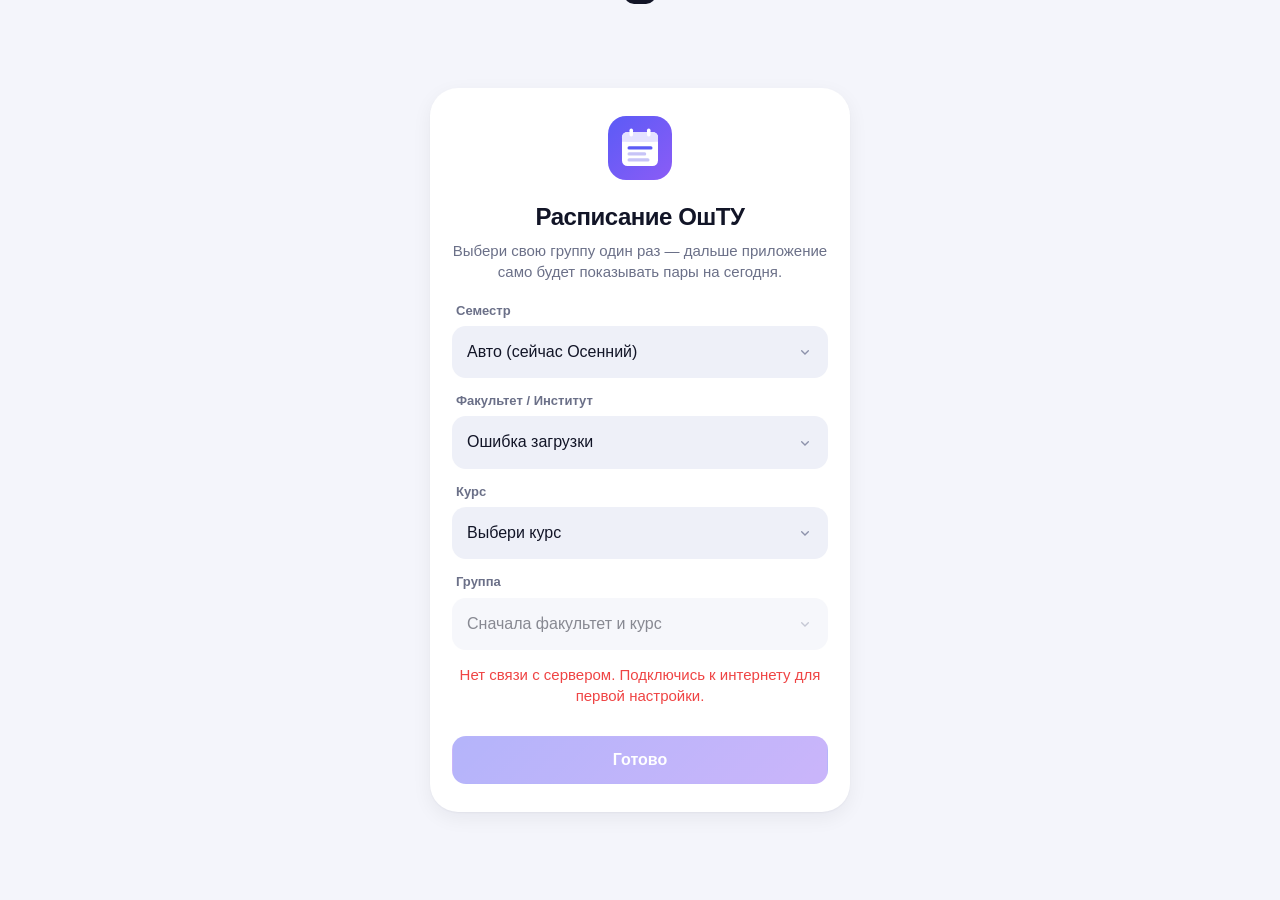
==== index.html @ a47c3537 "Расписание ОшТУ: PWA, синхронизация через Supabase, офлайн, виджет" ====
<!doctype html>
<html lang="ru">
<head>
  <meta charset="utf-8" />
  <meta name="viewport" content="width=device-width, initial-scale=1, viewport-fit=cover" />
  <title>Расписание ОшТУ</title>
  <meta name="description" content="Расписание занятий ОшТУ: сегодня, завтра, неделя. Работает офлайн." />
  <meta name="theme-color" content="#f4f5fb" media="(prefers-color-scheme: light)" />
  <meta name="theme-color" content="#0d0f17" media="(prefers-color-scheme: dark)" />
  <meta name="apple-mobile-web-app-capable" content="yes" />
  <meta name="mobile-web-app-capable" content="yes" />
  <meta name="apple-mobile-web-app-status-bar-style" content="default" />
  <meta name="apple-mobile-web-app-title" content="Расписание" />
  <link rel="manifest" href="manifest.webmanifest" />
  <link rel="icon" href="icon.svg" type="image/svg+xml" />
  <link rel="apple-touch-icon" href="apple-touch-icon.png" />
  <link rel="stylesheet" href="style.css" />
  <script>
    // тема до отрисовки, чтобы не было вспышки
    try {
      var t = JSON.parse(localStorage.getItem("oshtu.settings") || "{}").theme;
      if (t === "light" || t === "dark") document.documentElement.dataset.theme = t;
    } catch (e) {}
  </script>
</head>
<body>
  <!-- ===== Первый запуск: выбор группы ===== -->
  <section id="setup" class="setup" hidden>
    <div class="setup-card">
      <img src="icon.svg" alt="" class="setup-logo" width="64" height="64" />
      <h1>Расписание ОшТУ</h1>
      <p class="muted">Выбери свою группу один раз — дальше приложение само будет показывать пары на сегодня.</p>

      <label class="field">
        <span>Семестр</span>
        <select id="fSemester"></select>
      </label>
      <label class="field">
        <span>Факультет / Институт</span>
        <select id="fFaculty"><option value="">Загрузка…</option></select>
      </label>
      <label class="field">
        <span>Курс</span>
        <select id="fCourse">
          <option value="">Выбери курс</option>
          <option value="1">1 курс</option>
          <option value="2">2 курс</option>
          <option value="3">3 курс</option>
          <option value="4">4 курс</option>
          <option value="5">5 курс</option>
          <option value="6">6 курс</option>
        </select>
      </label>
      <label class="field">
        <span>Группа</span>
        <select id="fGroup" disabled><option value="">Сначала факультет и курс</option></select>
      </label>

      <p id="setupError" class="error" hidden></p>
      <button id="setupSave" class="btn btn-primary btn-block" disabled>Готово</button>
      <button id="setupCancel" class="btn btn-ghost btn-block" hidden>Отмена</button>
    </div>
  </section>

  <!-- ===== Основной экран ===== -->
  <section id="main" class="main" hidden>
    <header class="topbar">
      <button id="groupBtn" class="chip" aria-label="Сменить группу">
        <span id="groupName">—</span>
        <svg viewBox="0 0 24 24" width="16" height="16" aria-hidden="true"><path d="M7 10l5 5 5-5" fill="none" stroke="currentColor" stroke-width="2" stroke-linecap="round" stroke-linejoin="round"/></svg>
      </button>
      <div class="topbar-right">
        <button id="syncBtn" class="sync" aria-label="Обновить">
          <span id="syncDot" class="dot"></span>
          <span id="syncText">…</span>
        </button>
        <button id="settingsBtn" class="icon-btn" aria-label="Настройки">
          <svg viewBox="0 0 24 24" width="22" height="22" aria-hidden="true"><path fill="none" stroke="currentColor" stroke-width="1.8" stroke-linecap="round" stroke-linejoin="round" d="M12 15a3 3 0 1 0 0-6 3 3 0 0 0 0 6Z"/><path fill="none" stroke="currentColor" stroke-width="1.8" stroke-linecap="round" stroke-linejoin="round" d="M19.4 15a1.65 1.65 0 0 0 .33 1.82l.06.06a2 2 0 1 1-2.83 2.83l-.06-.06a1.65 1.65 0 0 0-1.82-.33 1.65 1.65 0 0 0-1 1.51V21a2 2 0 1 1-4 0v-.09A1.65 1.65 0 0 0 9 19.4a1.65 1.65 0 0 0-1.82.33l-.06.06a2 2 0 1 1-2.83-2.83l.06-.06A1.65 1.65 0 0 0 4.68 15a1.65 1.65 0 0 0-1.51-1H3a2 2 0 1 1 0-4h.09A1.65 1.65 0 0 0 4.6 9a1.65 1.65 0 0 0-.33-1.82l-.06-.06a2 2 0 1 1 2.83-2.83l.06.06A1.65 1.65 0 0 0 9 4.68a1.65 1.65 0 0 0 1-1.51V3a2 2 0 1 1 4 0v.09a1.65 1.65 0 0 0 1 1.51 1.65 1.65 0 0 0 1.82-.33l.06-.06a2 2 0 1 1 2.83 2.83l-.06.06A1.65 1.65 0 0 0 19.4 9a1.65 1.65 0 0 0 1.51 1H21a2 2 0 1 1 0 4h-.09a1.65 1.65 0 0 0-1.51 1Z"/></svg>
        </button>
      </div>
    </header>

    <div id="installBanner" class="install-banner" hidden>
      <div>
        <strong>Установи приложение</strong>
        <span>Иконка на экране и работа без интернета</span>
      </div>
      <button id="installBtn" class="btn btn-primary btn-sm">Установить</button>
      <button id="installClose" class="icon-btn" aria-label="Скрыть">✕</button>
    </div>

    <div class="hero">
      <div class="hero-top">
        <span id="dayLabel" class="hero-label">Сегодня</span>
        <span id="weekBadge" class="badge">—</span>
      </div>
      <h1 id="dayTitle">—</h1>
      <div id="nowCard" class="now-card" hidden>
        <div class="now-row">
          <span id="nowTitle" class="now-title"></span>
          <span id="nowTime" class="now-time"></span>
        </div>
        <div id="nowSub" class="now-sub"></div>
        <div id="nowBar" class="progress" hidden><i></i></div>
      </div>
    </div>

    <nav id="weekStrip" class="week-strip" aria-label="Дни недели"></nav>

    <div class="seg" role="tablist">
      <button role="tab" data-view="day" class="active">День</button>
      <button role="tab" data-view="week">Неделя</button>
    </div>

    <main id="content" class="content" aria-live="polite"></main>

    <footer id="syncInfo" class="sync-info"></footer>

    <div class="bottom-bar">
      <button id="prevBtn" class="nav-btn" aria-label="Назад">
        <svg viewBox="0 0 24 24" width="22" height="22" aria-hidden="true"><path d="M15 18l-6-6 6-6" fill="none" stroke="currentColor" stroke-width="2.2" stroke-linecap="round" stroke-linejoin="round"/></svg>
      </button>
      <button id="todayBtn" class="today-btn">Сегодня</button>
      <button id="nextBtn" class="nav-btn" aria-label="Вперёд">
        <svg viewBox="0 0 24 24" width="22" height="22" aria-hidden="true"><path d="M9 18l6-6-6-6" fill="none" stroke="currentColor" stroke-width="2.2" stroke-linecap="round" stroke-linejoin="round"/></svg>
      </button>
    </div>
  </section>

  <!-- ===== Настройки ===== -->
  <dialog id="settings" class="sheet">
    <div class="sheet-handle"></div>
    <div class="sheet-head">
      <h2>Настройки</h2>
      <button class="icon-btn" data-close aria-label="Закрыть">✕</button>
    </div>

    <div class="set-group">
      <div class="set-row">
        <div>
          <div class="set-title" id="sGroup">—</div>
          <div class="set-sub" id="sFaculty">—</div>
        </div>
        <button id="sChange" class="btn btn-sm">Сменить</button>
      </div>
    </div>

    <div class="set-group">
      <div class="set-label">Какая неделя сейчас</div>
      <div class="seg seg-sm" id="sWeek">
        <button data-v="top">Верхняя</button>
        <button data-v="bottom">Нижняя</button>
      </div>
      <div class="set-hint">На сайте ОшТУ ячейка делится линией: сверху — верхняя неделя, снизу — нижняя. Недели чередуются автоматически.</div>
    </div>

    <div class="set-group">
      <div class="set-label">Семестр</div>
      <div class="seg seg-sm" id="sSemester">
        <button data-v="auto">Авто</button>
        <button data-v="2">Осенний</button>
        <button data-v="1">Весенний</button>
      </div>
    </div>

    <div class="set-group">
      <div class="set-label">Тема</div>
      <div class="seg seg-sm" id="sTheme">
        <button data-v="auto">Авто</button>
        <button data-v="light">Светлая</button>
        <button data-v="dark">Тёмная</button>
      </div>
    </div>

    <div class="set-group">
      <div class="set-label">Виджет на главный экран</div>
      <div class="set-hint" id="widgetHint">
        <b>Android:</b> установи приложение, затем зажми его иконку — появятся ярлыки «Сегодня», «Завтра», «Неделя», их можно перетащить на экран.
        Для настоящего виджета поставь приложение-виджет для сайтов (например, «Web Widget» из Google Play) и вставь в него эту ссылку:
      </div>
      <div class="copy-row">
        <input id="widgetUrl" readonly />
        <button id="widgetCopy" class="btn btn-sm">Копировать</button>
      </div>
      <a id="widgetOpen" class="link" href="widget.html" target="_blank" rel="noopener">Открыть виджет →</a>
    </div>

    <div class="set-group">
      <button id="sInstall" class="btn btn-primary btn-block" hidden>Установить приложение</button>
      <div class="set-hint" id="iosHint" hidden><b>iPhone:</b> Safari → «Поделиться» → «На экран Домой».</div>
      <button id="sRefresh" class="btn btn-block">Обновить расписание сейчас</button>
    </div>

    <p class="set-foot">Данные: portal.oshtu.kg · синхронизация каждые 20 минут · работает без интернета</p>
  </dialog>

  <div id="toast" class="toast" role="status"></div>

  <script src="config.js"></script>
  <script src="core.js"></script>
  <script src="app.js"></script>
</body>
</html>
---- style.css ----
:root {
  --bg: #f4f5fb;
  --surface: #ffffff;
  --surface-2: #eef0f8;
  --text: #121527;
  --muted: #6b7088;
  --line: #e3e5f0;
  --accent: #5b5bf6;
  --accent-2: #8b5cf6;
  --accent-soft: #ebebff;
  --on-accent: #ffffff;
  --lec: #2f6bff;
  --lec-soft: #e7eeff;
  --prac: #0d9f6e;
  --prac-soft: #e2f6ee;
  --lab: #d97706;
  --lab-soft: #fdf1df;
  --ok: #10b981;
  --warn: #f59e0b;
  --bad: #ef4444;
  --shadow: 0 1px 2px rgba(18, 21, 39, 0.04), 0 6px 20px rgba(18, 21, 39, 0.06);
  --radius: 20px;
  --font: -apple-system, BlinkMacSystemFont, "Segoe UI", Roboto, "Inter", "Helvetica Neue", Arial, sans-serif;
  color-scheme: light;
}

@media (prefers-color-scheme: dark) {
  :root:not([data-theme="light"]) {
    --bg: #0d0f17;
    --surface: #161927;
    --surface-2: #1e2233;
    --text: #eef0fa;
    --muted: #8d92ab;
    --line: #262a3d;
    --accent: #7c7cff;
    --accent-2: #a78bfa;
    --accent-soft: #23244a;
    --lec: #6b9bff;
    --lec-soft: #1a2442;
    --prac: #34d399;
    --prac-soft: #12302a;
    --lab: #fbbf24;
    --lab-soft: #33280f;
    --shadow: 0 1px 2px rgba(0, 0, 0, 0.3), 0 8px 24px rgba(0, 0, 0, 0.25);
    color-scheme: dark;
  }
}
:root[data-theme="dark"] {
  --bg: #0d0f17;
  --surface: #161927;
  --surface-2: #1e2233;
  --text: #eef0fa;
  --muted: #8d92ab;
  --line: #262a3d;
  --accent: #7c7cff;
  --accent-2: #a78bfa;
  --accent-soft: #23244a;
  --lec: #6b9bff;
  --lec-soft: #1a2442;
  --prac: #34d399;
  --prac-soft: #12302a;
  --lab: #fbbf24;
  --lab-soft: #33280f;
  --shadow: 0 1px 2px rgba(0, 0, 0, 0.3), 0 8px 24px rgba(0, 0, 0, 0.25);
  color-scheme: dark;
}

* { box-sizing: border-box; }
html, body { margin: 0; }
body {
  background: var(--bg);
  color: var(--text);
  font-family: var(--font);
  font-size: 16px;
  line-height: 1.4;
  -webkit-font-smoothing: antialiased;
  -webkit-tap-highlight-color: transparent;
  min-height: 100dvh;
}
[hidden] { display: none !important; }
button { font: inherit; color: inherit; cursor: pointer; }
.muted { color: var(--muted); }

/* ---------- кнопки ---------- */
.btn {
  border: 1px solid var(--line);
  background: var(--surface);
  color: var(--text);
  border-radius: 14px;
  padding: 12px 18px;
  font-weight: 600;
  transition: transform 0.1s, opacity 0.2s, background 0.2s;
}
.btn:active { transform: scale(0.97); }
.btn:disabled { opacity: 0.45; cursor: default; }
.btn-primary {
  background: linear-gradient(135deg, var(--accent), var(--accent-2));
  color: var(--on-accent);
  border-color: transparent;
}
.btn-ghost { background: transparent; border-color: transparent; color: var(--muted); }
.btn-sm { padding: 8px 14px; font-size: 14px; border-radius: 12px; }
.btn-block { width: 100%; margin-top: 10px; }
.icon-btn {
  border: 0;
  background: transparent;
  width: 40px;
  height: 40px;
  border-radius: 12px;
  display: inline-grid;
  place-items: center;
  color: var(--muted);
}
.icon-btn:active { background: var(--surface-2); }
.link { color: var(--accent); text-decoration: none; font-weight: 600; font-size: 14px; display: inline-block; margin-top: 8px; }

/* ---------- первый запуск ---------- */
.setup {
  min-height: 100dvh;
  display: grid;
  place-items: center;
  padding: 24px 16px calc(24px + env(safe-area-inset-bottom));
}
.setup-card {
  width: 100%;
  max-width: 420px;
  background: var(--surface);
  border-radius: 28px;
  padding: 28px 22px;
  box-shadow: var(--shadow);
  text-align: center;
}
.setup-logo { border-radius: 18px; }
.setup-card h1 { font-size: 24px; margin: 14px 0 6px; letter-spacing: -0.02em; }
.setup-card p { margin: 0 0 20px; font-size: 15px; }
.field { display: block; text-align: left; margin-bottom: 14px; }
.field span { display: block; font-size: 13px; font-weight: 600; color: var(--muted); margin: 0 0 6px 4px; }
.field select {
  width: 100%;
  appearance: none;
  -webkit-appearance: none;
  background: var(--surface-2) url("data:image/svg+xml,%3Csvg xmlns='http://www.w3.org/2000/svg' width='16' height='16' viewBox='0 0 24 24'%3E%3Cpath d='M7 10l5 5 5-5' fill='none' stroke='%238d92ab' stroke-width='2' stroke-linecap='round'/%3E%3C/svg%3E") no-repeat right 14px center;
  border: 1px solid transparent;
  color: var(--text);
  border-radius: 14px;
  padding: 14px 40px 14px 14px;
  font: inherit;
  font-size: 16px;
}
.field select:focus { outline: none; border-color: var(--accent); }
.field select:disabled { opacity: 0.5; }
.error { color: var(--bad); font-size: 14px; margin: 4px 0 8px; }

/* ---------- основной экран ---------- */
.main {
  max-width: 560px;
  margin: 0 auto;
  padding: calc(8px + env(safe-area-inset-top)) 16px calc(96px + env(safe-area-inset-bottom));
}
.topbar { display: flex; align-items: center; justify-content: space-between; gap: 8px; height: 52px; }
.topbar-right { display: flex; align-items: center; gap: 2px; }
.chip {
  display: inline-flex;
  align-items: center;
  gap: 6px;
  border: 0;
  background: var(--surface);
  box-shadow: var(--shadow);
  padding: 8px 12px 8px 14px;
  border-radius: 999px;
  font-weight: 700;
  font-size: 15px;
}
.chip svg { color: var(--muted); }
.sync {
  display: inline-flex;
  align-items: center;
  gap: 6px;
  border: 0;
  background: transparent;
  color: var(--muted);
  font-size: 13px;
  padding: 8px;
  border-radius: 10px;
}
.dot { width: 8px; height: 8px; border-radius: 50%; background: var(--muted); flex: none; }
.dot.ok { background: var(--ok); box-shadow: 0 0 0 3px color-mix(in srgb, var(--ok) 25%, transparent); }
.dot.stale { background: var(--warn); }
.dot.off { background: var(--bad); }
.dot.busy { background: var(--accent); animation: pulse 1s infinite ease-in-out; }
@keyframes pulse { 50% { opacity: 0.3; } }

.install-banner {
  display: flex;
  align-items: center;
  gap: 10px;
  background: var(--accent-soft);
  border-radius: 16px;
  padding: 10px 6px 10px 14px;
  margin: 4px 0 8px;
}
.install-banner div { flex: 1; min-width: 0; display: flex; flex-direction: column; }
.install-banner strong { font-size: 14px; }
.install-banner span { font-size: 12px; color: var(--muted); }

.hero { padding: 14px 4px 10px; }
.hero-top { display: flex; align-items: center; gap: 8px; }
.hero-label { font-size: 13px; font-weight: 700; text-transform: uppercase; letter-spacing: 0.06em; color: var(--accent); }
.badge {
  font-size: 12px;
  font-weight: 600;
  padding: 3px 9px;
  border-radius: 999px;
  background: var(--surface-2);
  color: var(--muted);
}
.hero h1 { font-size: 30px; line-height: 1.15; margin: 6px 0 0; letter-spacing: -0.025em; font-weight: 800; }

.now-card {
  margin-top: 14px;
  background: linear-gradient(135deg, var(--accent), var(--accent-2));
  color: #fff;
  border-radius: var(--radius);
  padding: 14px 16px;
  box-shadow: 0 10px 30px color-mix(in srgb, var(--accent) 30%, transparent);
}
.now-card.calm { background: var(--surface); color: var(--text); box-shadow: var(--shadow); }
.now-card.calm .now-sub { color: var(--muted); }
.now-row { display: flex; align-items: baseline; justify-content: space-between; gap: 10px; }
.now-title { font-weight: 700; font-size: 15px; }
.now-time { font-weight: 800; font-size: 17px; font-variant-numeric: tabular-nums; white-space: nowrap; }
.now-sub { font-size: 14px; opacity: 0.9; margin-top: 2px; }
.progress { height: 6px; border-radius: 6px; background: rgba(255, 255, 255, 0.28); margin-top: 10px; overflow: hidden; }
.progress i { display: block; height: 100%; width: 0; background: #fff; border-radius: 6px; transition: width 0.6s; }

.week-strip { display: grid; grid-template-columns: repeat(6, 1fr); gap: 6px; margin: 8px 0 12px; }
.wd {
  border: 0;
  background: var(--surface);
  border-radius: 16px;
  padding: 8px 0 9px;
  display: flex;
  flex-direction: column;
  align-items: center;
  gap: 1px;
  position: relative;
  box-shadow: var(--shadow);
  transition: transform 0.12s, background 0.2s;
}
.wd:active { transform: scale(0.95); }
.wd small { font-size: 11px; font-weight: 600; color: var(--muted); text-transform: uppercase; }
.wd b { font-size: 17px; font-variant-numeric: tabular-nums; }
.wd .cnt { font-size: 10px; color: var(--muted); height: 12px; }
.wd.today b { color: var(--accent); }
.wd.sel { background: linear-gradient(135deg, var(--accent), var(--accent-2)); color: #fff; }
.wd.sel small, .wd.sel .cnt, .wd.sel.today b { color: rgba(255, 255, 255, 0.9); }

.seg {
  display: grid;
  grid-auto-flow: column;
  grid-auto-columns: 1fr;
  background: var(--surface-2);
  border-radius: 14px;
  padding: 4px;
  gap: 4px;
  margin-bottom: 14px;
}
.seg button {
  border: 0;
  background: transparent;
  padding: 9px 6px;
  border-radius: 11px;
  font-weight: 600;
  font-size: 14px;
  color: var(--muted);
}
.seg button.active { background: var(--surface); color: var(--text); box-shadow: var(--shadow); }
.seg-sm button { padding: 8px 4px; font-size: 13px; }

/* ---------- карточки пар ---------- */
.content { touch-action: pan-y; min-height: 200px; }
.content.slide-l { animation: slideL 0.22s ease-out; }
.content.slide-r { animation: slideR 0.22s ease-out; }
@keyframes slideL { from { opacity: 0; transform: translateX(24px); } }
@keyframes slideR { from { opacity: 0; transform: translateX(-24px); } }

.pair {
  display: grid;
  grid-template-columns: 54px 1fr;
  gap: 12px;
  background: var(--surface);
  border-radius: var(--radius);
  padding: 14px 14px 14px 10px;
  margin-bottom: 10px;
  box-shadow: var(--shadow);
  position: relative;
  overflow: hidden;
}
.pair.past { opacity: 0.55; }
.pair.now { outline: 2px solid var(--accent); outline-offset: -2px; }
.pair.now::after {
  content: "";
  position: absolute;
  left: 0;
  bottom: 0;
  height: 3px;
  width: var(--p, 0%);
  background: linear-gradient(90deg, var(--accent), var(--accent-2));
}
.pair-time { text-align: center; display: flex; flex-direction: column; align-items: center; padding-top: 2px; }
.pair-num {
  width: 30px;
  height: 30px;
  border-radius: 10px;
  display: grid;
  place-items: center;
  font-weight: 800;
  font-size: 15px;
  background: var(--surface-2);
  margin-bottom: 6px;
}
.pair.now .pair-num { background: var(--accent); color: #fff; }
.pair-time span { font-size: 13px; font-weight: 700; font-variant-numeric: tabular-nums; }
.pair-time em { font-style: normal; font-size: 12px; color: var(--muted); font-variant-numeric: tabular-nums; }
.lesson + .lesson { border-top: 1px dashed var(--line); margin-top: 10px; padding-top: 10px; }
.lesson-head { display: flex; align-items: flex-start; justify-content: space-between; gap: 8px; }
.subject { font-weight: 700; font-size: 16px; line-height: 1.25; }
.tag {
  flex: none;
  font-size: 11px;
  font-weight: 700;
  padding: 3px 8px;
  border-radius: 8px;
  background: var(--surface-2);
  color: var(--muted);
}
.tag.lec { background: var(--lec-soft); color: var(--lec); }
.tag.prac { background: var(--prac-soft); color: var(--prac); }
.tag.lab { background: var(--lab-soft); color: var(--lab); }
.meta { display: flex; flex-wrap: wrap; gap: 4px 14px; margin-top: 6px; font-size: 14px; color: var(--muted); }
.meta span { display: inline-flex; align-items: center; gap: 5px; }
.meta svg { flex: none; opacity: 0.8; }
.other {
  margin-top: 8px;
  font-size: 12px;
  color: var(--muted);
  background: var(--surface-2);
  border-radius: 10px;
  padding: 6px 9px;
}
.gap {
  text-align: center;
  font-size: 13px;
  color: var(--muted);
  margin: -2px 0 10px;
  display: flex;
  align-items: center;
  gap: 10px;
}
.gap::before, .gap::after { content: ""; flex: 1; border-top: 1px dashed var(--line); }

.empty {
  text-align: center;
  padding: 40px 20px;
  background: var(--surface);
  border-radius: var(--radius);
  box-shadow: var(--shadow);
}
.empty .big { font-size: 44px; line-height: 1; margin-bottom: 10px; }
.empty h3 { margin: 0 0 4px; font-size: 18px; }
.empty p { margin: 0; color: var(--muted); font-size: 14px; }
.empty .btn { margin-top: 14px; }

/* неделя */
.wk-day { background: var(--surface); border-radius: var(--radius); box-shadow: var(--shadow); padding: 12px 14px; margin-bottom: 10px; }
.wk-day.today { outline: 2px solid var(--accent); outline-offset: -2px; }
.wk-head { display: flex; justify-content: space-between; align-items: baseline; margin-bottom: 6px; cursor: pointer; }
.wk-head b { font-size: 15px; }
.wk-head span { font-size: 13px; color: var(--muted); }
.wk-row { display: grid; grid-template-columns: 22px 46px 1fr auto; gap: 8px; align-items: baseline; padding: 6px 0; border-top: 1px solid var(--line); font-size: 14px; }
.wk-row:first-of-type { border-top: 0; }
.wk-row .n { font-weight: 800; color: var(--accent); }
.wk-row .t { color: var(--muted); font-variant-numeric: tabular-nums; font-size: 13px; }
.wk-row .s { font-weight: 600; min-width: 0; }
.wk-row .s small { display: block; font-weight: 400; color: var(--muted); font-size: 12px; }
.wk-row .r { color: var(--muted); font-size: 12px; white-space: nowrap; }
.wk-free { color: var(--muted); font-size: 14px; padding: 2px 0; }

.sync-info { text-align: center; color: var(--muted); font-size: 12px; padding: 10px 0 0; }

/* нижняя панель */
.bottom-bar {
  position: fixed;
  left: 50%;
  transform: translateX(-50%);
  bottom: calc(14px + env(safe-area-inset-bottom));
  display: flex;
  align-items: center;
  gap: 6px;
  padding: 6px;
  background: color-mix(in srgb, var(--surface) 88%, transparent);
  backdrop-filter: blur(16px);
  -webkit-backdrop-filter: blur(16px);
  border-radius: 999px;
  box-shadow: 0 10px 30px rgba(0, 0, 0, 0.15);
  border: 1px solid var(--line);
  z-index: 10;
}
.nav-btn {
  width: 52px;
  height: 48px;
  border: 0;
  border-radius: 999px;
  background: var(--surface-2);
  display: grid;
  place-items: center;
}
.nav-btn:active, .today-btn:active { transform: scale(0.94); }
.today-btn {
  height: 48px;
  min-width: 128px;
  border: 0;
  border-radius: 999px;
  font-weight: 700;
  padding: 0 18px;
  background: linear-gradient(135deg, var(--accent), var(--accent-2));
  color: #fff;
}

/* ---------- настройки ---------- */
.sheet {
  border: 0;
  padding: 8px 18px calc(22px + env(safe-area-inset-bottom));
  width: 100%;
  max-width: 560px;
  margin: auto auto 0;
  border-radius: 26px 26px 0 0;
  background: var(--bg);
  color: var(--text);
  max-height: 92dvh;
}
.sheet[open] { animation: sheetUp 0.25s ease-out; }
@keyframes sheetUp { from { transform: translateY(40px); opacity: 0; } }
.sheet::backdrop { background: rgba(8, 10, 20, 0.45); backdrop-filter: blur(2px); }
.sheet-handle { width: 40px; height: 5px; border-radius: 5px; background: var(--line); margin: 4px auto 6px; }
.sheet-head { display: flex; justify-content: space-between; align-items: center; }
.sheet-head h2 { margin: 0; font-size: 22px; }
.set-group { background: var(--surface); border-radius: 18px; padding: 14px; margin-top: 12px; box-shadow: var(--shadow); }
.set-group .seg { margin-bottom: 0; }
.set-row { display: flex; justify-content: space-between; align-items: center; gap: 10px; }
.set-title { font-weight: 700; font-size: 17px; }
.set-sub { color: var(--muted); font-size: 13px; }
.set-label { font-weight: 700; font-size: 14px; margin-bottom: 10px; }
.set-hint { color: var(--muted); font-size: 13px; margin-top: 10px; }
.set-hint b { color: var(--text); }
.set-foot { color: var(--muted); font-size: 12px; text-align: center; margin: 16px 0 0; }
.copy-row { display: flex; gap: 8px; margin-top: 10px; }
.copy-row input {
  flex: 1;
  min-width: 0;
  border: 1px solid var(--line);
  background: var(--surface-2);
  color: var(--text);
  border-radius: 12px;
  padding: 8px 10px;
  font-size: 13px;
}

.toast {
  position: fixed;
  left: 50%;
  top: calc(14px + env(safe-area-inset-top));
  transform: translate(-50%, -150%);
  background: var(--text);
  color: var(--bg);
  padding: 10px 16px;
  border-radius: 14px;
  font-size: 14px;
  font-weight: 600;
  transition: transform 0.3s;
  z-index: 50;
  max-width: calc(100% - 32px);
  text-align: center;
}
.toast.show { transform: translate(-50%, 0); }

@media (min-width: 600px) {
  .hero h1 { font-size: 34px; }
}
@media (prefers-reduced-motion: reduce) {
  * { animation: none !important; transition: none !important; }
}
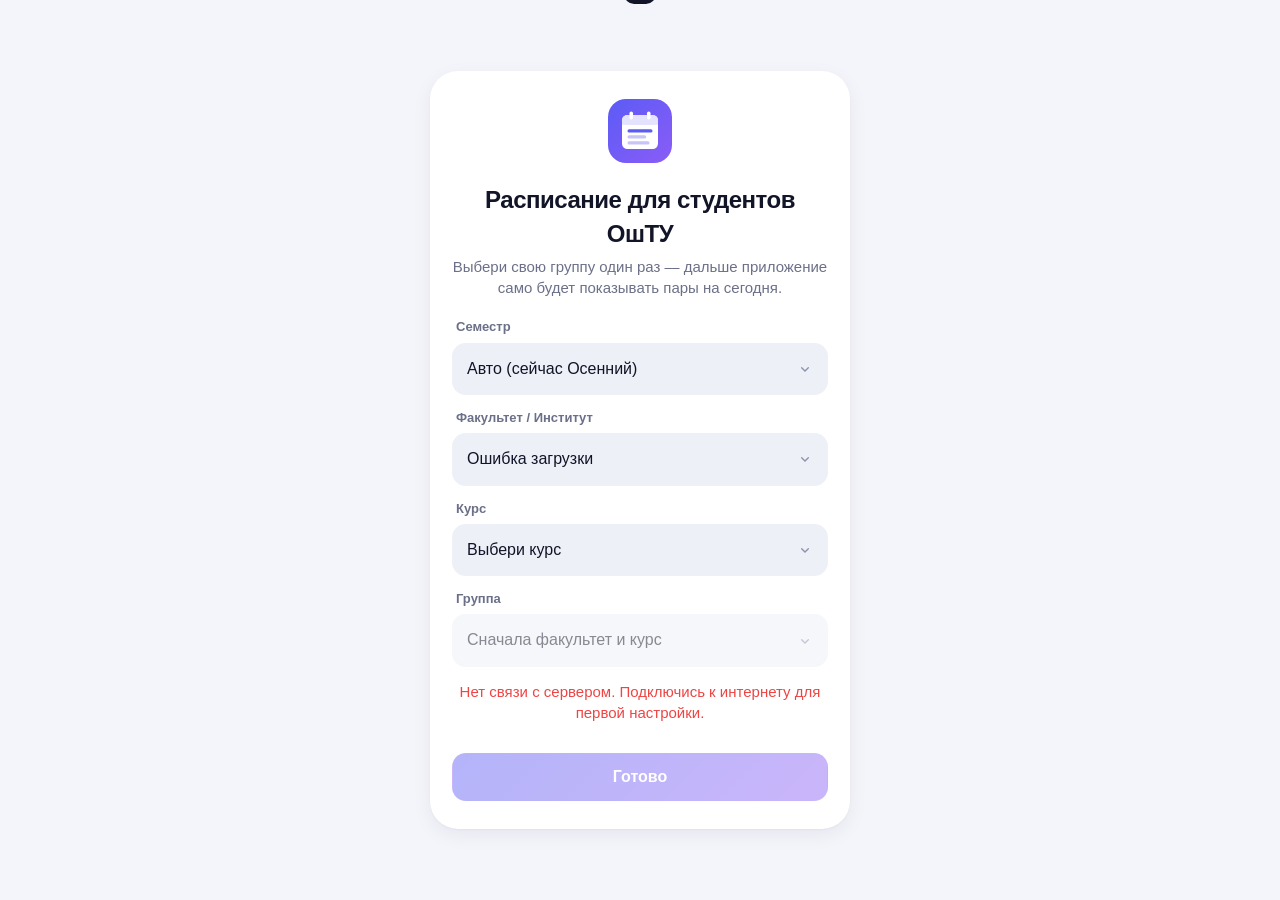
==== commit b4ab46a7: "Расписание для студентов ОшТУ (ESA): Android 1.1 + iOS-приложение" ====
--- a/index.html
+++ b/index.html
@@ -3,7 +3,8 @@
 <head>
   <meta charset="utf-8" />
   <meta name="viewport" content="width=device-width, initial-scale=1, viewport-fit=cover" />
-  <title>Расписание ОшТУ</title>
+  <title>Расписание для студентов ОшТУ</title>
+  <meta name="author" content="ESA — Эркебаев Самат Адылович" />
   <meta name="description" content="Расписание занятий ОшТУ: сегодня, завтра, неделя. Работает офлайн." />
   <meta name="theme-color" content="#f4f5fb" media="(prefers-color-scheme: light)" />
   <meta name="theme-color" content="#0d0f17" media="(prefers-color-scheme: dark)" />
@@ -28,7 +29,7 @@
   <section id="setup" class="setup" hidden>
     <div class="setup-card">
       <img src="icon.svg" alt="" class="setup-logo" width="64" height="64" />
-      <h1>Расписание ОшТУ</h1>
+      <h1>Расписание для студентов ОшТУ</h1>
       <p class="muted">Выбери свою группу один раз — дальше приложение само будет показывать пары на сегодня.</p>
 
       <label class="field">
@@ -89,6 +90,15 @@
       <button id="installClose" class="icon-btn" aria-label="Скрыть">✕</button>
     </div>
 
+    <div id="apkBanner" class="install-banner" hidden>
+      <div>
+        <strong>Виджет на рабочий стол</strong>
+        <span id="apkBannerText">Скачай Android-приложение с виджетом</span>
+      </div>
+      <a id="apkBannerBtn" href="oshtu-schedule.apk" download class="btn btn-primary btn-sm" style="text-decoration:none">Скачать</a>
+      <button id="apkClose" class="icon-btn" aria-label="Скрыть">✕</button>
+    </div>
+
     <div class="hero">
       <div class="hero-top">
         <span id="dayLabel" class="hero-label">Сегодня</span>
@@ -174,15 +184,32 @@
 
     <div class="set-group">
       <div class="set-label">Виджет на главный экран</div>
-      <div class="set-hint" id="widgetHint">
-        <b>Android:</b> установи приложение, затем зажми его иконку — появятся ярлыки «Сегодня», «Завтра», «Неделя», их можно перетащить на экран.
-        Для настоящего виджета поставь приложение-виджет для сайтов (например, «Web Widget» из Google Play) и вставь в него эту ссылку:
-      </div>
-      <div class="copy-row">
-        <input id="widgetUrl" readonly />
-        <button id="widgetCopy" class="btn btn-sm">Копировать</button>
-      </div>
-      <a id="widgetOpen" class="link" href="widget.html" target="_blank" rel="noopener">Открыть виджет →</a>
+      <div id="apkBlock">
+        <div class="set-hint" style="margin-top:0">
+          <b>Android:</b> скачай приложение — в нём есть настоящий виджет «Пары сегодня» с кнопками ‹ ›.
+          После установки открой приложение, выбери группу, затем: долгое нажатие на пустом месте экрана → <b>Виджеты</b> → «Расписание для студентов ОшТУ».
+        </div>
+        <a class="btn btn-primary btn-block" href="oshtu-schedule.apk" download style="display:block;text-align:center;text-decoration:none">Скачать приложение для Android (APK)</a>
+        <div class="set-hint">Телефон спросит разрешение на установку из браузера — разреши для Chrome.</div>
+      </div>
+      <div id="iosBlock" hidden>
+        <div class="set-hint" style="margin-top:0">
+          <b>iPhone:</b> виджет на домашний экран и экран блокировки через бесплатное приложение Scriptable — настройка за 1 минуту.
+        </div>
+        <a class="btn btn-primary btn-block" href="iphone.html" style="display:block;text-align:center;text-decoration:none">Настроить виджет для iPhone</a>
+      </div>
+      <div class="set-hint" id="appWidgetHint" hidden style="margin-top:0">
+        Долгое нажатие на пустом месте рабочего стола → <b>Виджеты</b> → найди «Расписание для студентов ОшТУ» → перетащи на экран.
+        В виджете: ‹ › — другой день, нажатие на заголовок — вернуться к сегодня, на строку «обновлено» — обновить.
+      </div>
+      <details style="margin-top:10px">
+        <summary class="set-hint" style="cursor:pointer">Веб-виджет (для iPhone и других приложений)</summary>
+        <div class="copy-row">
+          <input id="widgetUrl" readonly />
+          <button id="widgetCopy" class="btn btn-sm">Копировать</button>
+        </div>
+        <a id="widgetOpen" class="link" href="widget.html" target="_blank" rel="noopener">Открыть веб-виджет →</a>
+      </details>
     </div>
 
     <div class="set-group">
@@ -191,7 +218,16 @@
       <button id="sRefresh" class="btn btn-block">Обновить расписание сейчас</button>
     </div>
 
-    <p class="set-foot">Данные: portal.oshtu.kg · синхронизация каждые 20 минут · работает без интернета</p>
+    <div class="set-group about">
+      <div class="set-label">О приложении</div>
+      <div class="set-title" style="font-size:15px">Расписание для студентов ОшТУ</div>
+      <div class="set-sub">Разработчик: компания <b>ESA</b></div>
+      <div class="set-sub">Владелец: Эркебаев Самат Адылович</div>
+      <div class="set-hint">Неофициальное приложение. Расписание берётся с открытого раздела сайта portal.oshtu.kg и синхронизируется каждые 20 минут. Работает без интернета.</div>
+      <a class="link" href="privacy.html">Политика конфиденциальности →</a>
+    </div>
+
+    <p class="set-foot">© 2026 ESA · Эркебаев Самат Адылович</p>
   </dialog>
 
   <div id="toast" class="toast" role="status"></div>
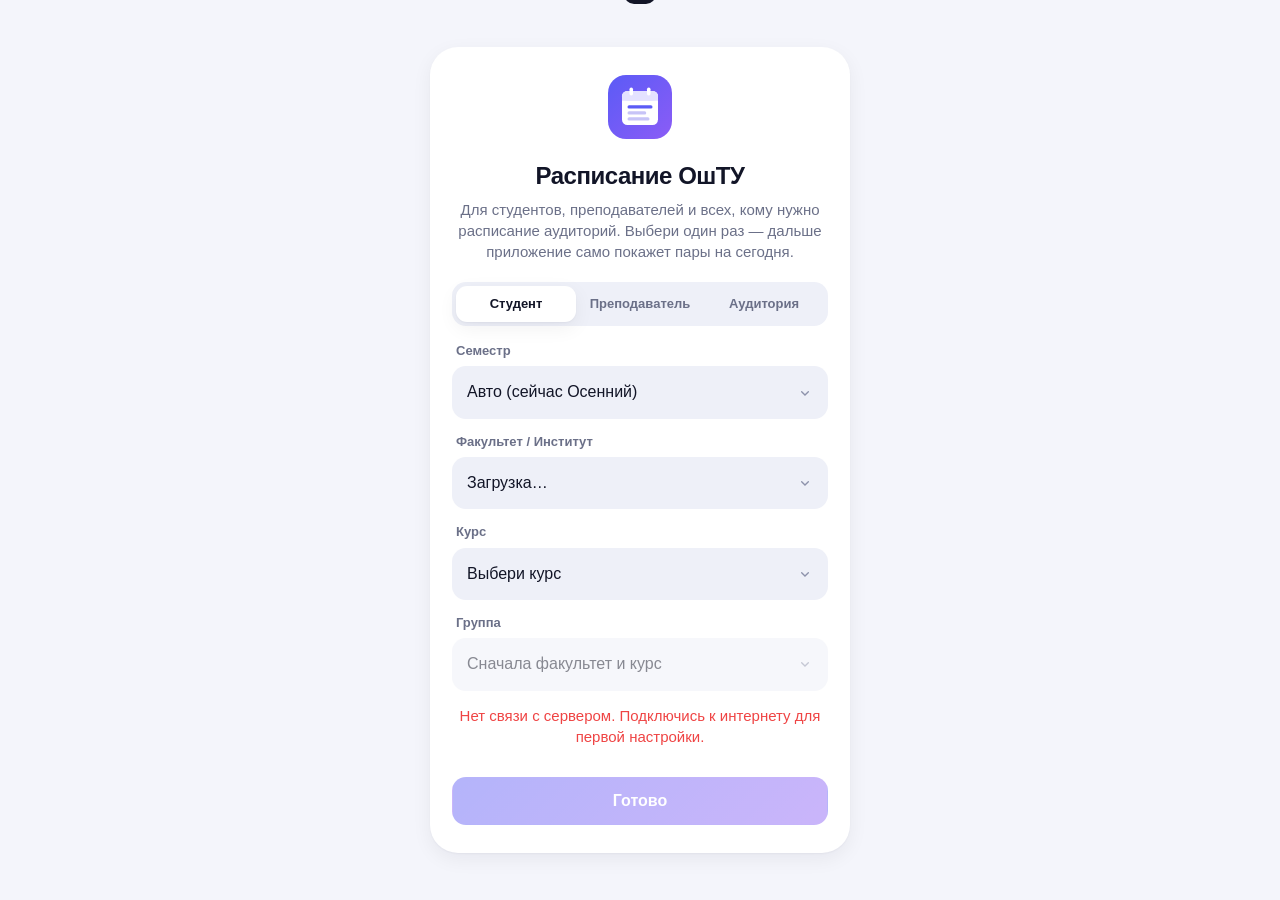
==== commit 3402a945: "Версия 1.2: преподаватели, аудитории, экзамены, ЛАЗ, напоминания со своей мелодией" ====
--- a/index.html
+++ b/index.html
@@ -3,7 +3,7 @@
 <head>
   <meta charset="utf-8" />
   <meta name="viewport" content="width=device-width, initial-scale=1, viewport-fit=cover" />
-  <title>Расписание для студентов ОшТУ</title>
+  <title>Расписание ОшТУ</title>
   <meta name="author" content="ESA — Эркебаев Самат Адылович" />
   <meta name="description" content="Расписание занятий ОшТУ: сегодня, завтра, неделя. Работает офлайн." />
   <meta name="theme-color" content="#f4f5fb" media="(prefers-color-scheme: light)" />
@@ -29,33 +29,65 @@
   <section id="setup" class="setup" hidden>
     <div class="setup-card">
       <img src="icon.svg" alt="" class="setup-logo" width="64" height="64" />
-      <h1>Расписание для студентов ОшТУ</h1>
-      <p class="muted">Выбери свою группу один раз — дальше приложение само будет показывать пары на сегодня.</p>
+      <h1>Расписание ОшТУ</h1>
+      <p class="muted">Для студентов, преподавателей и всех, кому нужно расписание аудиторий. Выбери один раз — дальше приложение само покажет пары на сегодня.</p>
+
+      <div class="seg mode-seg" id="modeSeg">
+        <button data-mode="group" class="active">Студент</button>
+        <button data-mode="teacher">Преподаватель</button>
+        <button data-mode="room">Аудитория</button>
+      </div>
 
       <label class="field">
         <span>Семестр</span>
         <select id="fSemester"></select>
       </label>
-      <label class="field">
-        <span>Факультет / Институт</span>
-        <select id="fFaculty"><option value="">Загрузка…</option></select>
-      </label>
-      <label class="field">
-        <span>Курс</span>
-        <select id="fCourse">
-          <option value="">Выбери курс</option>
-          <option value="1">1 курс</option>
-          <option value="2">2 курс</option>
-          <option value="3">3 курс</option>
-          <option value="4">4 курс</option>
-          <option value="5">5 курс</option>
-          <option value="6">6 курс</option>
-        </select>
-      </label>
-      <label class="field">
-        <span>Группа</span>
-        <select id="fGroup" disabled><option value="">Сначала факультет и курс</option></select>
-      </label>
+
+      <div id="paneGroup">
+        <label class="field">
+          <span>Факультет / Институт</span>
+          <select id="fFaculty"><option value="">Загрузка…</option></select>
+        </label>
+        <label class="field">
+          <span>Курс</span>
+          <select id="fCourse">
+            <option value="">Выбери курс</option>
+            <option value="1">1 курс</option>
+            <option value="2">2 курс</option>
+            <option value="3">3 курс</option>
+            <option value="4">4 курс</option>
+            <option value="5">5 курс</option>
+            <option value="6">6 курс</option>
+          </select>
+        </label>
+        <label class="field">
+          <span>Группа</span>
+          <select id="fGroup" disabled><option value="">Сначала факультет и курс</option></select>
+        </label>
+      </div>
+
+      <div id="paneTeacher" hidden>
+        <label class="field">
+          <span>Подразделение / Институт</span>
+          <select id="fDept"><option value="">Загрузка…</option></select>
+        </label>
+        <label class="field">
+          <span>Преподаватель</span>
+          <input id="fTeacherSearch" class="search" type="search" placeholder="Поиск по фамилии…" autocomplete="off" disabled />
+          <select id="fTeacher" disabled><option value="">Сначала подразделение</option></select>
+        </label>
+      </div>
+
+      <div id="paneRoom" hidden>
+        <label class="field">
+          <span>Корпус</span>
+          <select id="fBuilding"><option value="">Загрузка…</option></select>
+        </label>
+        <label class="field">
+          <span>Аудитория</span>
+          <select id="fRoom" disabled><option value="">Сначала корпус</option></select>
+        </label>
+      </div>
 
       <p id="setupError" class="error" hidden></p>
       <button id="setupSave" class="btn btn-primary btn-block" disabled>Готово</button>
@@ -115,18 +147,30 @@
       </div>
     </div>
 
-    <nav id="weekStrip" class="week-strip" aria-label="Дни недели"></nav>
-
-    <div class="seg" role="tablist">
-      <button role="tab" data-view="day" class="active">День</button>
-      <button role="tab" data-view="week">Неделя</button>
-    </div>
-
-    <main id="content" class="content" aria-live="polite"></main>
+    <div class="sections" id="sectionSeg" role="tablist">
+      <button role="tab" data-sec="classes" class="active">Занятия</button>
+      <button role="tab" data-sec="exams">Зачёты и экзамены</button>
+      <button role="tab" data-sec="laz">ЛАЗ</button>
+    </div>
+
+    <div id="classesBox">
+      <nav id="weekStrip" class="week-strip" aria-label="Дни недели"></nav>
+
+      <div class="seg" id="viewSeg" role="tablist">
+        <button role="tab" data-view="day" class="active">День</button>
+        <button role="tab" data-view="week">Неделя</button>
+      </div>
+
+      <main id="content" class="content" aria-live="polite"></main>
+    </div>
+
+    <div id="examsBox" hidden>
+      <div id="examsList" class="content"></div>
+    </div>
 
     <footer id="syncInfo" class="sync-info"></footer>
 
-    <div class="bottom-bar">
+    <div class="bottom-bar" id="bottomBar">
       <button id="prevBtn" class="nav-btn" aria-label="Назад">
         <svg viewBox="0 0 24 24" width="22" height="22" aria-hidden="true"><path d="M15 18l-6-6 6-6" fill="none" stroke="currentColor" stroke-width="2.2" stroke-linecap="round" stroke-linejoin="round"/></svg>
       </button>
@@ -156,6 +200,18 @@
     </div>
 
     <div class="set-group">
+      <div class="set-label">🔔 Напоминание перед парой</div>
+      <div class="seg seg-sm" id="sNotify">
+        <button data-v="0">Выкл</button>
+        <button data-v="5">5 мин</button>
+        <button data-v="10">10 мин</button>
+        <button data-v="15">15 мин</button>
+      </div>
+      <button id="sTestSound" class="btn btn-block">▶︎ Послушать мелодию</button>
+      <div class="set-hint" id="notifyHint"></div>
+    </div>
+
+    <div class="set-group">
       <div class="set-label">Какая неделя сейчас</div>
       <div class="seg seg-sm" id="sWeek">
         <button data-v="top">Верхняя</button>
@@ -187,7 +243,7 @@
       <div id="apkBlock">
         <div class="set-hint" style="margin-top:0">
           <b>Android:</b> скачай приложение — в нём есть настоящий виджет «Пары сегодня» с кнопками ‹ ›.
-          После установки открой приложение, выбери группу, затем: долгое нажатие на пустом месте экрана → <b>Виджеты</b> → «Расписание для студентов ОшТУ».
+          После установки открой приложение, выбери группу (или преподавателя, аудиторию), затем: долгое нажатие на пустом месте экрана → <b>Виджеты</b> → «Расписание ОшТУ».
         </div>
         <a class="btn btn-primary btn-block" href="oshtu-schedule.apk" download style="display:block;text-align:center;text-decoration:none">Скачать приложение для Android (APK)</a>
         <div class="set-hint">Телефон спросит разрешение на установку из браузера — разреши для Chrome.</div>
@@ -199,7 +255,7 @@
         <a class="btn btn-primary btn-block" href="iphone.html" style="display:block;text-align:center;text-decoration:none">Настроить виджет для iPhone</a>
       </div>
       <div class="set-hint" id="appWidgetHint" hidden style="margin-top:0">
-        Долгое нажатие на пустом месте рабочего стола → <b>Виджеты</b> → найди «Расписание для студентов ОшТУ» → перетащи на экран.
+        Долгое нажатие на пустом месте рабочего стола → <b>Виджеты</b> → найди «Расписание ОшТУ» → перетащи на экран.
         В виджете: ‹ › — другой день, нажатие на заголовок — вернуться к сегодня, на строку «обновлено» — обновить.
       </div>
       <details style="margin-top:10px">
@@ -220,7 +276,7 @@
 
     <div class="set-group about">
       <div class="set-label">О приложении</div>
-      <div class="set-title" style="font-size:15px">Расписание для студентов ОшТУ</div>
+      <div class="set-title" style="font-size:15px">Расписание ОшТУ</div>
       <div class="set-sub">Разработчик: компания <b>ESA</b></div>
       <div class="set-sub">Владелец: Эркебаев Самат Адылович</div>
       <div class="set-hint">Неофициальное приложение. Расписание берётся с открытого раздела сайта portal.oshtu.kg и синхронизируется каждые 20 минут. Работает без интернета.</div>
--- a/style.css
+++ b/style.css
@@ -386,6 +386,59 @@
 .wk-row .r { color: var(--muted); font-size: 12px; white-space: nowrap; }
 .wk-free { color: var(--muted); font-size: 14px; padding: 2px 0; }
 
+/* разделы: занятия / экзамены / ЛАЗ */
+.sections { display: flex; gap: 8px; margin: 4px 0 12px; overflow-x: auto; scrollbar-width: none; }
+.sections::-webkit-scrollbar { display: none; }
+.sections button {
+  flex: none;
+  border: 1px solid var(--line);
+  background: var(--surface);
+  color: var(--muted);
+  border-radius: 999px;
+  padding: 8px 14px;
+  font-weight: 700;
+  font-size: 14px;
+}
+.sections button.active { background: var(--text); color: var(--bg); border-color: var(--text); }
+
+.mode-seg { margin: 0 0 16px; }
+.mode-seg button { font-size: 13px; }
+.field .search {
+  width: 100%;
+  border: 1px solid transparent;
+  background: var(--surface-2);
+  color: var(--text);
+  border-radius: 14px;
+  padding: 12px 14px;
+  font: inherit;
+  font-size: 16px;
+  margin-bottom: 8px;
+}
+.field .search:focus { outline: none; border-color: var(--accent); }
+
+.sub-tag { font-size: 11px; font-weight: 700; color: var(--accent); background: var(--accent-soft); border-radius: 6px; padding: 1px 6px; margin-left: 6px; vertical-align: 2px; }
+
+/* экзамены и ЛАЗ */
+.exam {
+  display: grid;
+  grid-template-columns: 58px 1fr;
+  gap: 12px;
+  background: var(--surface);
+  border-radius: var(--radius);
+  padding: 14px 14px 14px 10px;
+  margin-bottom: 10px;
+  box-shadow: var(--shadow);
+}
+.exam.past { opacity: 0.5; }
+.exam.soon { outline: 2px solid var(--accent); outline-offset: -2px; }
+.exam-date { text-align: center; border-radius: 14px; background: var(--surface-2); padding: 8px 0; align-self: start; }
+.exam.soon .exam-date { background: linear-gradient(135deg, var(--accent), var(--accent-2)); color: #fff; }
+.exam-date b { display: block; font-size: 22px; line-height: 1; font-weight: 800; }
+.exam-date span { display: block; font-size: 12px; font-weight: 700; text-transform: uppercase; margin-top: 2px; }
+.exam-date small { display: block; font-size: 11px; opacity: 0.8; }
+.exam .left { font-size: 12px; font-weight: 700; color: var(--accent); margin-top: 6px; }
+.exam .consult { margin-top: 8px; font-size: 13px; color: var(--muted); background: var(--surface-2); border-radius: 10px; padding: 6px 9px; }
+
 .sync-info { text-align: center; color: var(--muted); font-size: 12px; padding: 10px 0 0; }
 
 /* нижняя панель */
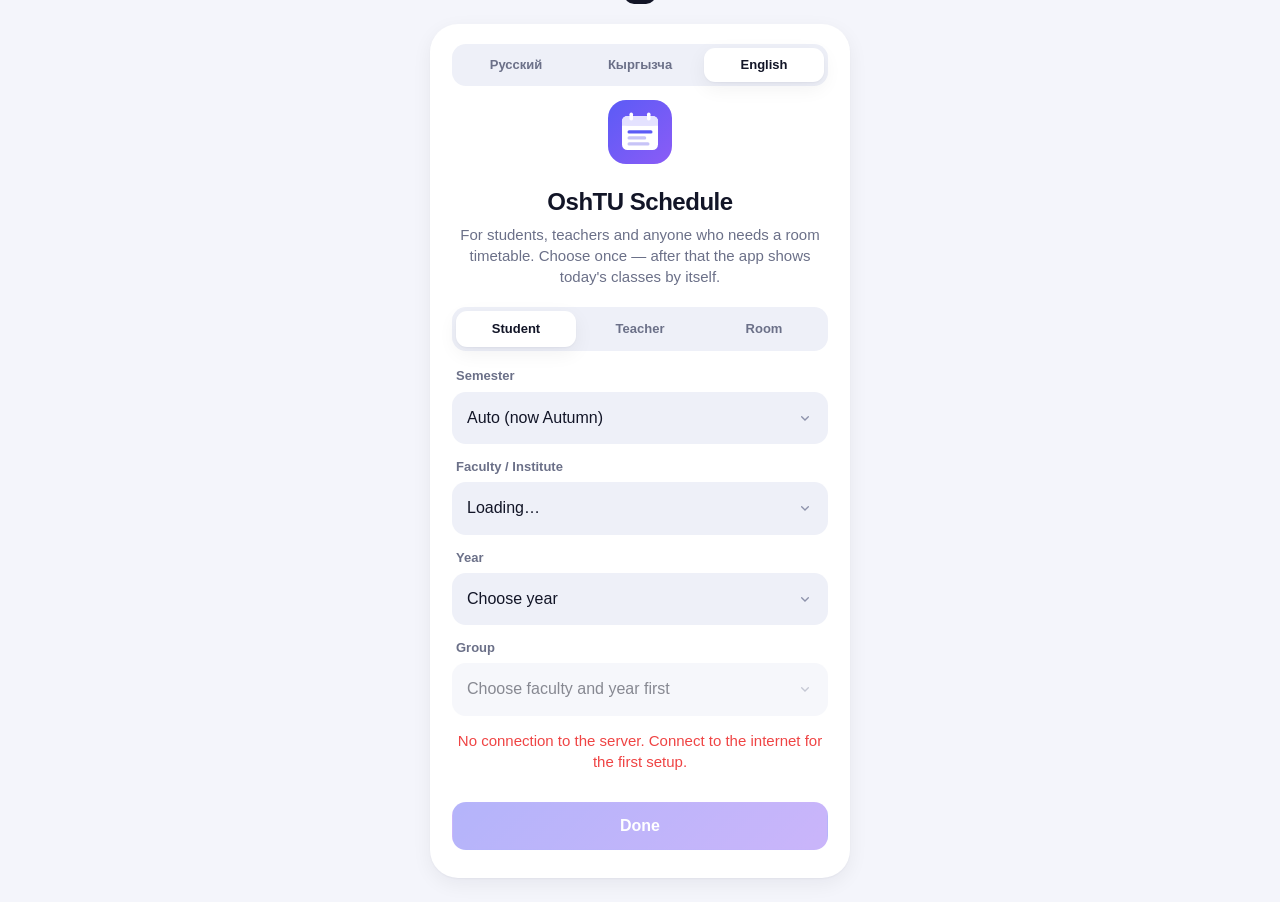
==== commit 7a090262: "v1.4: три языка (русский, кыргызча, English)" ====
--- a/index.html
+++ b/index.html
@@ -5,7 +5,7 @@
   <meta name="viewport" content="width=device-width, initial-scale=1, viewport-fit=cover" />
   <title>Расписание ОшТУ</title>
   <meta name="author" content="ESA — Эркебаев Самат Адылович" />
-  <meta name="description" content="Расписание занятий ОшТУ: сегодня, завтра, неделя. Работает офлайн." />
+  <meta name="description" content="Расписание занятий ОшТУ: сегодня, завтра, неделя. Работает офлайн. Русский, кыргызча, English." />
   <meta name="theme-color" content="#f4f5fb" media="(prefers-color-scheme: light)" />
   <meta name="theme-color" content="#0d0f17" media="(prefers-color-scheme: dark)" />
   <meta name="apple-mobile-web-app-capable" content="yes" />
@@ -28,86 +28,83 @@
   <!-- ===== Первый запуск: выбор группы ===== -->
   <section id="setup" class="setup" hidden>
     <div class="setup-card">
+      <div class="seg seg-sm lang-seg" id="setupLang" role="group" aria-label="Язык / Тил / Language">
+        <button data-v="ru">Русский</button>
+        <button data-v="ky">Кыргызча</button>
+        <button data-v="en">English</button>
+      </div>
       <img src="icon.svg" alt="" class="setup-logo" width="64" height="64" />
-      <h1>Расписание ОшТУ</h1>
-      <p class="muted">Для студентов, преподавателей и всех, кому нужно расписание аудиторий. Выбери один раз — дальше приложение само покажет пары на сегодня.</p>
+      <h1 data-i18n="app.title">Расписание ОшТУ</h1>
+      <p class="muted" data-i18n="setup.lead">Для студентов, преподавателей и всех, кому нужно расписание аудиторий. Выбери один раз — дальше приложение само покажет пары на сегодня.</p>
 
       <div class="seg mode-seg" id="modeSeg">
-        <button data-mode="group" class="active">Студент</button>
-        <button data-mode="teacher">Преподаватель</button>
-        <button data-mode="room">Аудитория</button>
+        <button data-mode="group" class="active" data-i18n="mode.group">Студент</button>
+        <button data-mode="teacher" data-i18n="mode.teacher">Преподаватель</button>
+        <button data-mode="room" data-i18n="mode.room">Аудитория</button>
       </div>
 
       <label class="field">
-        <span>Семестр</span>
+        <span data-i18n="f.semester">Семестр</span>
         <select id="fSemester"></select>
       </label>
 
       <div id="paneGroup">
         <label class="field">
-          <span>Факультет / Институт</span>
-          <select id="fFaculty"><option value="">Загрузка…</option></select>
-        </label>
-        <label class="field">
-          <span>Курс</span>
-          <select id="fCourse">
-            <option value="">Выбери курс</option>
-            <option value="1">1 курс</option>
-            <option value="2">2 курс</option>
-            <option value="3">3 курс</option>
-            <option value="4">4 курс</option>
-            <option value="5">5 курс</option>
-            <option value="6">6 курс</option>
-          </select>
-        </label>
-        <label class="field">
-          <span>Группа</span>
-          <select id="fGroup" disabled><option value="">Сначала факультет и курс</option></select>
+          <span data-i18n="f.faculty">Факультет / Институт</span>
+          <select id="fFaculty"><option value="" data-i18n="loading">Загрузка…</option></select>
+        </label>
+        <label class="field">
+          <span data-i18n="f.course">Курс</span>
+          <select id="fCourse"></select>
+        </label>
+        <label class="field">
+          <span data-i18n="f.group">Группа</span>
+          <select id="fGroup" disabled><option value="" data-i18n="f.facCourseFirst">Сначала факультет и курс</option></select>
         </label>
       </div>
 
       <div id="paneTeacher" hidden>
         <label class="field">
-          <span>Подразделение / Институт</span>
-          <select id="fDept"><option value="">Загрузка…</option></select>
-        </label>
-        <label class="field">
-          <span>Преподаватель</span>
-          <input id="fTeacherSearch" class="search" type="search" placeholder="Поиск по фамилии…" autocomplete="off" disabled />
-          <select id="fTeacher" disabled><option value="">Сначала подразделение</option></select>
+          <span data-i18n="f.dept">Подразделение / Институт</span>
+          <select id="fDept"><option value="" data-i18n="loading">Загрузка…</option></select>
+        </label>
+        <label class="field">
+          <span data-i18n="f.teacher">Преподаватель</span>
+          <input id="fTeacherSearch" class="search" type="search" data-i18n-ph="f.search" placeholder="Поиск по фамилии…" autocomplete="off" disabled />
+          <select id="fTeacher" disabled><option value="" data-i18n="f.deptFirst">Сначала подразделение</option></select>
         </label>
       </div>
 
       <div id="paneRoom" hidden>
         <label class="field">
-          <span>Корпус</span>
-          <select id="fBuilding"><option value="">Загрузка…</option></select>
-        </label>
-        <label class="field">
-          <span>Аудитория</span>
-          <select id="fRoom" disabled><option value="">Сначала корпус</option></select>
+          <span data-i18n="f.building">Корпус</span>
+          <select id="fBuilding"><option value="" data-i18n="loading">Загрузка…</option></select>
+        </label>
+        <label class="field">
+          <span data-i18n="f.room">Аудитория</span>
+          <select id="fRoom" disabled><option value="" data-i18n="f.buildingFirst">Сначала корпус</option></select>
         </label>
       </div>
 
       <p id="setupError" class="error" hidden></p>
-      <button id="setupSave" class="btn btn-primary btn-block" disabled>Готово</button>
-      <button id="setupCancel" class="btn btn-ghost btn-block" hidden>Отмена</button>
+      <button id="setupSave" class="btn btn-primary btn-block" disabled data-i18n="done">Готово</button>
+      <button id="setupCancel" class="btn btn-ghost btn-block" hidden data-i18n="cancel">Отмена</button>
     </div>
   </section>
 
   <!-- ===== Основной экран ===== -->
   <section id="main" class="main" hidden>
     <header class="topbar">
-      <button id="groupBtn" class="chip" aria-label="Сменить группу">
+      <button id="groupBtn" class="chip" data-i18n-aria="aria.change" aria-label="Сменить группу">
         <span id="groupName">—</span>
         <svg viewBox="0 0 24 24" width="16" height="16" aria-hidden="true"><path d="M7 10l5 5 5-5" fill="none" stroke="currentColor" stroke-width="2" stroke-linecap="round" stroke-linejoin="round"/></svg>
       </button>
       <div class="topbar-right">
-        <button id="syncBtn" class="sync" aria-label="Обновить">
+        <button id="syncBtn" class="sync" data-i18n-aria="aria.refresh" aria-label="Обновить">
           <span id="syncDot" class="dot"></span>
           <span id="syncText">…</span>
         </button>
-        <button id="settingsBtn" class="icon-btn" aria-label="Настройки">
+        <button id="settingsBtn" class="icon-btn" data-i18n-aria="aria.settings" aria-label="Настройки">
           <svg viewBox="0 0 24 24" width="22" height="22" aria-hidden="true"><path fill="none" stroke="currentColor" stroke-width="1.8" stroke-linecap="round" stroke-linejoin="round" d="M12 15a3 3 0 1 0 0-6 3 3 0 0 0 0 6Z"/><path fill="none" stroke="currentColor" stroke-width="1.8" stroke-linecap="round" stroke-linejoin="round" d="M19.4 15a1.65 1.65 0 0 0 .33 1.82l.06.06a2 2 0 1 1-2.83 2.83l-.06-.06a1.65 1.65 0 0 0-1.82-.33 1.65 1.65 0 0 0-1 1.51V21a2 2 0 1 1-4 0v-.09A1.65 1.65 0 0 0 9 19.4a1.65 1.65 0 0 0-1.82.33l-.06.06a2 2 0 1 1-2.83-2.83l.06-.06A1.65 1.65 0 0 0 4.68 15a1.65 1.65 0 0 0-1.51-1H3a2 2 0 1 1 0-4h.09A1.65 1.65 0 0 0 4.6 9a1.65 1.65 0 0 0-.33-1.82l-.06-.06a2 2 0 1 1 2.83-2.83l.06.06A1.65 1.65 0 0 0 9 4.68a1.65 1.65 0 0 0 1-1.51V3a2 2 0 1 1 4 0v.09a1.65 1.65 0 0 0 1 1.51 1.65 1.65 0 0 0 1.82-.33l.06-.06a2 2 0 1 1 2.83 2.83l-.06.06A1.65 1.65 0 0 0 19.4 9a1.65 1.65 0 0 0 1.51 1H21a2 2 0 1 1 0 4h-.09a1.65 1.65 0 0 0-1.51 1Z"/></svg>
         </button>
       </div>
@@ -115,20 +112,20 @@
 
     <div id="installBanner" class="install-banner" hidden>
       <div>
-        <strong>Установи приложение</strong>
-        <span>Иконка на экране и работа без интернета</span>
-      </div>
-      <button id="installBtn" class="btn btn-primary btn-sm">Установить</button>
-      <button id="installClose" class="icon-btn" aria-label="Скрыть">✕</button>
+        <strong data-i18n="install.title">Установи приложение</strong>
+        <span data-i18n="install.sub">Иконка на экране и работа без интернета</span>
+      </div>
+      <button id="installBtn" class="btn btn-primary btn-sm" data-i18n="install.btn">Установить</button>
+      <button id="installClose" class="icon-btn" data-i18n-aria="aria.hide" aria-label="Скрыть">✕</button>
     </div>
 
     <div id="apkBanner" class="install-banner" hidden>
       <div>
-        <strong>Виджет на рабочий стол</strong>
+        <strong data-i18n="apk.title">Виджет на рабочий стол</strong>
         <span id="apkBannerText">Скачай Android-приложение с виджетом</span>
       </div>
       <a id="apkBannerBtn" href="oshtu-schedule.apk" download class="btn btn-primary btn-sm" style="text-decoration:none">Скачать</a>
-      <button id="apkClose" class="icon-btn" aria-label="Скрыть">✕</button>
+      <button id="apkClose" class="icon-btn" data-i18n-aria="aria.hide" aria-label="Скрыть">✕</button>
     </div>
 
     <div class="hero">
@@ -148,17 +145,17 @@
     </div>
 
     <div class="sections" id="sectionSeg" role="tablist">
-      <button role="tab" data-sec="classes" class="active">Занятия</button>
-      <button role="tab" data-sec="exams">Зачёты и экзамены</button>
-      <button role="tab" data-sec="laz">ЛАЗ</button>
+      <button role="tab" data-sec="classes" class="active" data-i18n="sec.classes">Занятия</button>
+      <button role="tab" data-sec="exams" data-i18n="sec.exams">Зачёты и экзамены</button>
+      <button role="tab" data-sec="laz" data-i18n="sec.laz">ЛАЗ</button>
     </div>
 
     <div id="classesBox">
-      <nav id="weekStrip" class="week-strip" aria-label="Дни недели"></nav>
+      <nav id="weekStrip" class="week-strip" data-i18n-aria="aria.days" aria-label="Дни недели"></nav>
 
       <div class="seg" id="viewSeg" role="tablist">
-        <button role="tab" data-view="day" class="active">День</button>
-        <button role="tab" data-view="week">Неделя</button>
+        <button role="tab" data-view="day" class="active" data-i18n="view.day">День</button>
+        <button role="tab" data-view="week" data-i18n="view.week">Неделя</button>
       </div>
 
       <main id="content" class="content" aria-live="polite"></main>
@@ -171,11 +168,11 @@
     <footer id="syncInfo" class="sync-info"></footer>
 
     <div class="bottom-bar" id="bottomBar">
-      <button id="prevBtn" class="nav-btn" aria-label="Назад">
+      <button id="prevBtn" class="nav-btn" data-i18n-aria="aria.back" aria-label="Назад">
         <svg viewBox="0 0 24 24" width="22" height="22" aria-hidden="true"><path d="M15 18l-6-6 6-6" fill="none" stroke="currentColor" stroke-width="2.2" stroke-linecap="round" stroke-linejoin="round"/></svg>
       </button>
       <button id="todayBtn" class="today-btn">Сегодня</button>
-      <button id="nextBtn" class="nav-btn" aria-label="Вперёд">
+      <button id="nextBtn" class="nav-btn" data-i18n-aria="aria.forward" aria-label="Вперёд">
         <svg viewBox="0 0 24 24" width="22" height="22" aria-hidden="true"><path d="M9 18l6-6-6-6" fill="none" stroke="currentColor" stroke-width="2.2" stroke-linecap="round" stroke-linejoin="round"/></svg>
       </button>
     </div>
@@ -185,8 +182,8 @@
   <dialog id="settings" class="sheet">
     <div class="sheet-handle"></div>
     <div class="sheet-head">
-      <h2>Настройки</h2>
-      <button class="icon-btn" data-close aria-label="Закрыть">✕</button>
+      <h2 data-i18n="settings">Настройки</h2>
+      <button class="icon-btn" data-close data-i18n-aria="aria.close" aria-label="Закрыть">✕</button>
     </div>
 
     <div class="set-group">
@@ -195,100 +192,109 @@
           <div class="set-title" id="sGroup">—</div>
           <div class="set-sub" id="sFaculty">—</div>
         </div>
-        <button id="sChange" class="btn btn-sm">Сменить</button>
-      </div>
-    </div>
-
-    <div class="set-group">
-      <div class="set-label">🔔 Напоминание перед парой</div>
+        <button id="sChange" class="btn btn-sm" data-i18n="change">Сменить</button>
+      </div>
+    </div>
+
+    <div class="set-group">
+      <div class="set-label">🌐 <span data-i18n="s.lang">Язык</span></div>
+      <div class="seg seg-sm" id="sLang">
+        <button data-v="ru">Русский</button>
+        <button data-v="ky">Кыргызча</button>
+        <button data-v="en">English</button>
+      </div>
+    </div>
+
+    <div class="set-group">
+      <div class="set-label" data-i18n="s.notify">🔔 Напоминание перед парой</div>
       <div class="seg seg-sm" id="sNotify">
-        <button data-v="0">Выкл</button>
+        <button data-v="0" data-i18n="off">Выкл</button>
         <button data-v="5">5 мин</button>
         <button data-v="10">10 мин</button>
         <button data-v="15">15 мин</button>
       </div>
-      <button id="sTestSound" class="btn btn-block">▶︎ Послушать мелодию</button>
+      <div class="set-label" style="margin-top:14px" data-i18n="s.how">Как напоминать</div>
+      <div class="seg seg-sm" id="sNotifyStyle">
+        <button data-v="simple" data-i18n="style.simple">Простой</button>
+        <button data-v="melody" data-i18n="style.melody">Обычный</button>
+        <button data-v="voice" data-i18n="style.voice">Голосовой</button>
+      </div>
+      <div class="set-hint" id="styleHint"></div>
+      <button id="sTestSound" class="btn btn-block" data-i18n="s.test">▶︎ Проверить напоминание</button>
       <div class="set-hint" id="notifyHint"></div>
     </div>
 
     <div class="set-group">
-      <div class="set-label">Какая неделя сейчас</div>
+      <div class="set-label" data-i18n="s.week">Какая неделя сейчас</div>
       <div class="seg seg-sm" id="sWeek">
-        <button data-v="top">Верхняя</button>
-        <button data-v="bottom">Нижняя</button>
-      </div>
-      <div class="set-hint">На сайте ОшТУ ячейка делится линией: сверху — верхняя неделя, снизу — нижняя. Недели чередуются автоматически.</div>
-    </div>
-
-    <div class="set-group">
-      <div class="set-label">Семестр</div>
+        <button data-v="top" data-i18n="week.top">Верхняя</button>
+        <button data-v="bottom" data-i18n="week.bottom">Нижняя</button>
+      </div>
+      <div class="set-hint" data-i18n="s.weekHint">На сайте ОшТУ ячейка делится линией: сверху — верхняя неделя, снизу — нижняя. Недели чередуются автоматически.</div>
+    </div>
+
+    <div class="set-group">
+      <div class="set-label" data-i18n="s.semester">Семестр</div>
       <div class="seg seg-sm" id="sSemester">
-        <button data-v="auto">Авто</button>
-        <button data-v="2">Осенний</button>
-        <button data-v="1">Весенний</button>
-      </div>
-    </div>
-
-    <div class="set-group">
-      <div class="set-label">Тема</div>
+        <button data-v="auto" data-i18n="auto">Авто</button>
+        <button data-v="2" data-i18n="sem.autumn">Осенний</button>
+        <button data-v="1" data-i18n="sem.spring">Весенний</button>
+      </div>
+    </div>
+
+    <div class="set-group">
+      <div class="set-label" data-i18n="s.theme">Тема</div>
       <div class="seg seg-sm" id="sTheme">
-        <button data-v="auto">Авто</button>
-        <button data-v="light">Светлая</button>
-        <button data-v="dark">Тёмная</button>
-      </div>
-    </div>
-
-    <div class="set-group">
-      <div class="set-label">Виджет на главный экран</div>
+        <button data-v="auto" data-i18n="auto">Авто</button>
+        <button data-v="light" data-i18n="theme.light">Светлая</button>
+        <button data-v="dark" data-i18n="theme.dark">Тёмная</button>
+      </div>
+    </div>
+
+    <div class="set-group">
+      <div class="set-label" data-i18n="s.widget">Виджет на главный экран</div>
       <div id="apkBlock">
-        <div class="set-hint" style="margin-top:0">
-          <b>Android:</b> скачай приложение — в нём есть настоящий виджет «Пары сегодня» с кнопками ‹ ›.
-          После установки открой приложение, выбери группу (или преподавателя, аудиторию), затем: долгое нажатие на пустом месте экрана → <b>Виджеты</b> → «Расписание ОшТУ».
-        </div>
-        <a class="btn btn-primary btn-block" href="oshtu-schedule.apk" download style="display:block;text-align:center;text-decoration:none">Скачать приложение для Android (APK)</a>
-        <div class="set-hint">Телефон спросит разрешение на установку из браузера — разреши для Chrome.</div>
+        <div class="set-hint" style="margin-top:0" data-i18n-html="s.apkHint"></div>
+        <a class="btn btn-primary btn-block" href="oshtu-schedule.apk" download style="display:block;text-align:center;text-decoration:none" data-i18n="s.apkBtn">Скачать приложение для Android (APK)</a>
+        <div class="set-hint" data-i18n="s.apkNote">Телефон спросит разрешение на установку из браузера — разреши для Chrome.</div>
       </div>
       <div id="iosBlock" hidden>
-        <div class="set-hint" style="margin-top:0">
-          <b>iPhone:</b> виджет на домашний экран и экран блокировки через бесплатное приложение Scriptable — настройка за 1 минуту.
-        </div>
-        <a class="btn btn-primary btn-block" href="iphone.html" style="display:block;text-align:center;text-decoration:none">Настроить виджет для iPhone</a>
-      </div>
-      <div class="set-hint" id="appWidgetHint" hidden style="margin-top:0">
-        Долгое нажатие на пустом месте рабочего стола → <b>Виджеты</b> → найди «Расписание ОшТУ» → перетащи на экран.
-        В виджете: ‹ › — другой день, нажатие на заголовок — вернуться к сегодня, на строку «обновлено» — обновить.
-      </div>
+        <div class="set-hint" style="margin-top:0" data-i18n-html="s.iosText"></div>
+        <a class="btn btn-primary btn-block" href="iphone.html" style="display:block;text-align:center;text-decoration:none" data-i18n="s.iosBtn">Настроить виджет для iPhone</a>
+      </div>
+      <div class="set-hint" id="appWidgetHint" hidden style="margin-top:0"></div>
       <details style="margin-top:10px">
-        <summary class="set-hint" style="cursor:pointer">Веб-виджет (для iPhone и других приложений)</summary>
+        <summary class="set-hint" style="cursor:pointer" data-i18n="s.webWidget">Веб-виджет (для iPhone и других приложений)</summary>
         <div class="copy-row">
           <input id="widgetUrl" readonly />
-          <button id="widgetCopy" class="btn btn-sm">Копировать</button>
+          <button id="widgetCopy" class="btn btn-sm" data-i18n="copy">Копировать</button>
         </div>
-        <a id="widgetOpen" class="link" href="widget.html" target="_blank" rel="noopener">Открыть веб-виджет →</a>
+        <a id="widgetOpen" class="link" href="widget.html" target="_blank" rel="noopener" data-i18n="s.openWidget">Открыть веб-виджет →</a>
       </details>
     </div>
 
     <div class="set-group">
-      <button id="sInstall" class="btn btn-primary btn-block" hidden>Установить приложение</button>
-      <div class="set-hint" id="iosHint" hidden><b>iPhone:</b> Safari → «Поделиться» → «На экран Домой».</div>
-      <button id="sRefresh" class="btn btn-block">Обновить расписание сейчас</button>
+      <button id="sInstall" class="btn btn-primary btn-block" hidden data-i18n="s.installApp">Установить приложение</button>
+      <div class="set-hint" id="iosHint" hidden data-i18n-html="s.iosHint"></div>
+      <button id="sRefresh" class="btn btn-block" data-i18n="s.refreshNow">Обновить расписание сейчас</button>
     </div>
 
     <div class="set-group about">
-      <div class="set-label">О приложении</div>
-      <div class="set-title" style="font-size:15px">Расписание ОшТУ</div>
-      <div class="set-sub">Разработчик: компания <b>ESA</b></div>
-      <div class="set-sub">Владелец: Эркебаев Самат Адылович</div>
-      <div class="set-hint">Неофициальное приложение. Расписание берётся с открытого раздела сайта portal.oshtu.kg и синхронизируется каждые 20 минут. Работает без интернета.</div>
-      <a class="link" href="privacy.html">Политика конфиденциальности →</a>
-    </div>
-
-    <p class="set-foot">© 2026 ESA · Эркебаев Самат Адылович</p>
+      <div class="set-label" data-i18n="about">О приложении</div>
+      <div class="set-title" style="font-size:15px" data-i18n="app.title">Расписание ОшТУ</div>
+      <div class="set-sub" data-i18n-html="about.dev">Разработчик: компания <b>ESA</b></div>
+      <div class="set-sub" data-i18n="about.owner">Владелец: Эркебаев Самат Адылович</div>
+      <div class="set-hint" data-i18n="about.note">Неофициальное приложение. Расписание берётся с открытого раздела сайта portal.oshtu.kg и синхронизируется каждые 20 минут. Работает без интернета.</div>
+      <a class="link" id="privacyLink" href="privacy.html" data-i18n="about.privacy">Политика конфиденциальности →</a>
+    </div>
+
+    <p class="set-foot" data-i18n="foot">© 2026 ESA · Эркебаев Самат Адылович</p>
   </dialog>
 
   <div id="toast" class="toast" role="status"></div>
 
   <script src="config.js"></script>
+  <script src="i18n.js"></script>
   <script src="core.js"></script>
   <script src="app.js"></script>
 </body>
--- a/style.css
+++ b/style.css
@@ -131,6 +131,7 @@
   text-align: center;
 }
 .setup-logo { border-radius: 18px; }
+.lang-seg { margin: -8px 0 18px; }
 .setup-card h1 { font-size: 24px; margin: 14px 0 6px; letter-spacing: -0.02em; }
 .setup-card p { margin: 0 0 20px; font-size: 15px; }
 .field { display: block; text-align: left; margin-bottom: 14px; }
